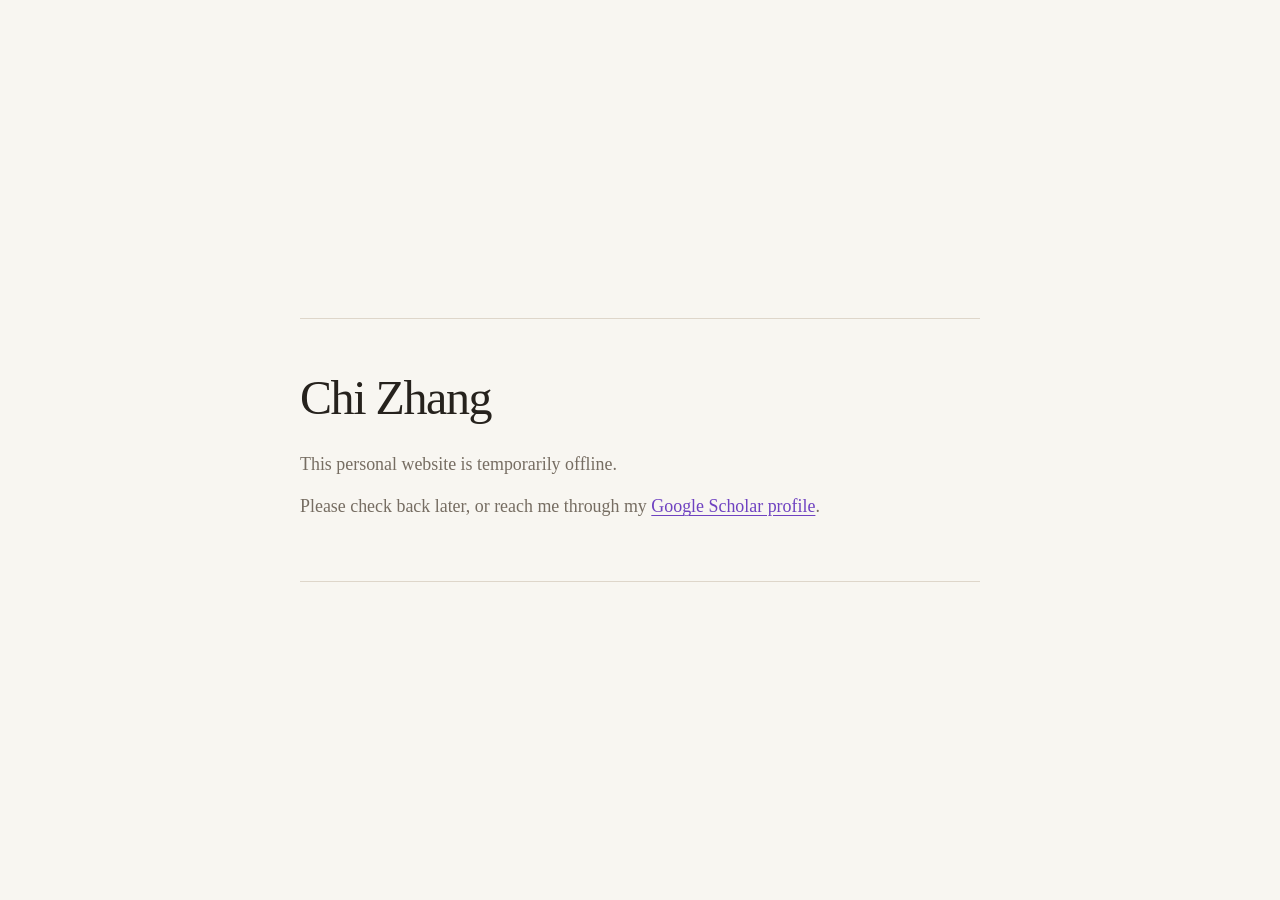
==== news/index.html @ 69dd1183 "Temporarily take homepage offline" ====
<!doctype html>
<html lang="en">
<head>
  <meta charset="utf-8">
  <meta name="viewport" content="width=device-width, initial-scale=1">
  <meta name="robots" content="noindex, nofollow">
  <title>Chi Zhang</title>
  <style>
    :root {
      color-scheme: light dark;
      --bg: #f8f6f1;
      --ink: #26221d;
      --muted: #766d62;
      --line: #ded6ca;
      --link: #6f42c1;
    }

    @media (prefers-color-scheme: dark) {
      :root {
        --bg: #171514;
        --ink: #f4efe7;
        --muted: #b8ad9f;
        --line: #37302a;
        --link: #b999ff;
      }
    }

    * {
      box-sizing: border-box;
    }

    body {
      margin: 0;
      min-height: 100vh;
      display: grid;
      place-items: center;
      background: var(--bg);
      color: var(--ink);
      font-family: ui-serif, Georgia, "Times New Roman", serif;
      line-height: 1.55;
    }

    main {
      width: min(680px, calc(100vw - 48px));
      border-top: 1px solid var(--line);
      border-bottom: 1px solid var(--line);
      padding: 42px 0 46px;
    }

    h1 {
      margin: 0 0 16px;
      font-size: clamp(2rem, 5vw, 3rem);
      font-weight: 500;
      letter-spacing: -0.03em;
    }

    p {
      margin: 0 0 14px;
      font-size: 1.12rem;
      color: var(--muted);
    }

    a {
      color: var(--link);
      text-decoration-thickness: 0.08em;
      text-underline-offset: 0.18em;
    }
  </style>
</head>
<body>
  <main>
    <h1>Chi Zhang</h1>
    <p>This personal website is temporarily offline.</p>
    <p>Please check back later, or reach me through my <a href="https://scholar.google.com/citations?user=5JMU5XkAAAAJ&hl=en">Google Scholar profile</a>.</p>
  </main>
</body>
</html>
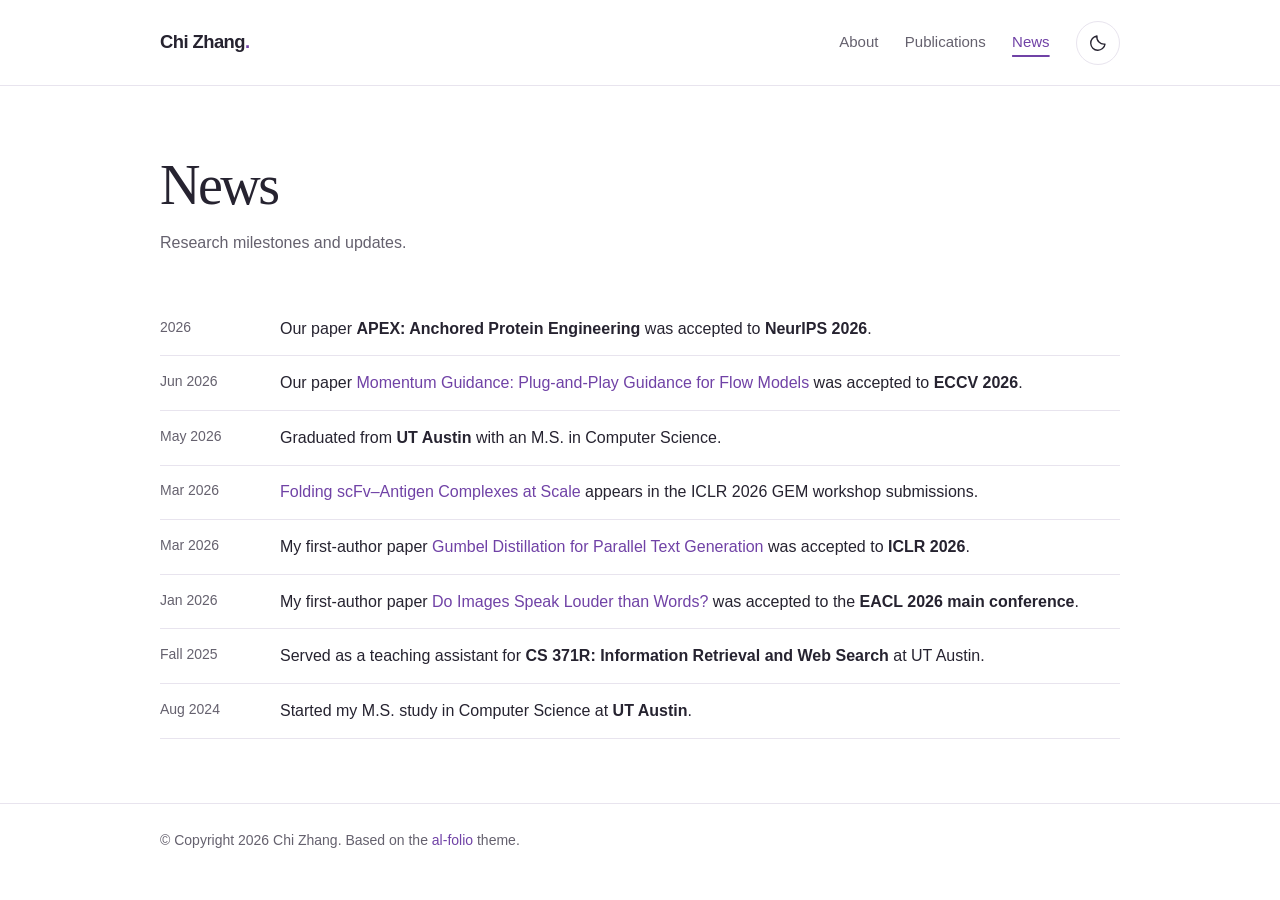
==== commit 1180f755: "Restore and polish academic website; announce APEX at NeurIPS 2026" ====
--- a/news/index.html
+++ b/news/index.html
@@ -1,77 +1,113 @@
-<!doctype html>
+<!DOCTYPE html>
 <html lang="en">
-<head>
-  <meta charset="utf-8">
-  <meta name="viewport" content="width=device-width, initial-scale=1">
-  <meta name="robots" content="noindex, nofollow">
-  <title>Chi Zhang</title>
-  <style>
-    :root {
-      color-scheme: light dark;
-      --bg: #f8f6f1;
-      --ink: #26221d;
-      --muted: #766d62;
-      --line: #ded6ca;
-      --link: #6f42c1;
-    }
+  <head>
+    <meta charset="UTF-8" />
+    <meta name="viewport" content="width=device-width, initial-scale=1, shrink-to-fit=no" />
+    <meta http-equiv="X-UA-Compatible" content="IE=edge" />
+    <title>news | Chi Zhang</title>
+    <meta name="description" content="News and updates for Chi Zhang." />
+    <meta name="color-scheme" content="light dark" />
+    <meta name="theme-color" content="#ffffff" />
+    <link rel="stylesheet" href="../assets/css/local-overrides.css" />
+    <script src="../assets/js/theme-toggle.js"></script>
+  </head>
+  <body class="fixed-top-nav">
+    <a class="skip-link" href="#main">Skip to content</a>
+    <header class="site-header">
+      <nav class="container site-nav" aria-label="Main navigation">
+        <a class="site-name" href="/">Chi Zhang<span class="name-accent">.</span></a>
+        <div class="nav-links"><a href="/">About</a>
+<a href="/publications/">Publications</a>
+<a href="/news/" aria-current="page">News</a>
 
-    @media (prefers-color-scheme: dark) {
-      :root {
-        --bg: #171514;
-        --ink: #f4efe7;
-        --muted: #b8ad9f;
-        --line: #37302a;
-        --link: #b999ff;
-      }
-    }
+          <button id="light-toggle" type="button" aria-label="Dark theme" aria-pressed="false" hidden>
+            <svg class="moon-icon" viewBox="0 0 24 24" width="20" height="20" aria-hidden="true"><path d="M20.4 13.3A8.6 8.6 0 0 1 10.7 3.6 8.6 8.6 0 1 0 20.4 13.3Z"/></svg>
+            <svg class="sun-icon" viewBox="0 0 24 24" width="20" height="20" aria-hidden="true"><circle cx="12" cy="12" r="4"/><path d="M12 2v2m0 16v2M2 12h2m16 0h2M5 5l1.5 1.5m11 11L19 19M5 19l1.5-1.5m11-11L19 5"/></svg>
+          </button>
+        </div>
+      </nav>
+    </header>
 
-    * {
-      box-sizing: border-box;
-    }
+    <main id="main" class="container main-content" tabindex="-1">
+      <div class="post">
+        <header class="post-header">
+          <h1 class="post-title">News</h1>
+          <p class="desc">Research milestones and updates.</p>
+        </header>
 
-    body {
-      margin: 0;
-      min-height: 100vh;
-      display: grid;
-      place-items: center;
-      background: var(--bg);
-      color: var(--ink);
-      font-family: ui-serif, Georgia, "Times New Roman", serif;
-      line-height: 1.55;
-    }
+        <article>
+          <div class="news">
+            <div class="table-responsive news-page-table">
+              <table class="table table-sm table-borderless">
+                <tr>
+                  <th scope="row" style="width: 20%">2026</th>
+                  <td>
+                    Our paper <strong>APEX: Anchored Protein Engineering</strong>
+                    was accepted to <strong>NeurIPS 2026</strong>.
+                  </td>
+                </tr>
+                <tr>
+                  <th scope="row" style="width: 20%">Jun 2026</th>
+                  <td>
+                    Our paper
+                    <a href="https://arxiv.org/abs/2602.20360" rel="external nofollow noopener" target="_blank">Momentum Guidance: Plug-and-Play Guidance for Flow Models</a>
+                    was accepted to <strong>ECCV 2026</strong>.
+                  </td>
+                </tr>
+                <tr>
+                  <th scope="row" style="width: 20%">May 2026</th>
+                  <td>
+                    Graduated from <strong>UT Austin</strong> with an M.S. in Computer Science.
+                  </td>
+                </tr>
+                <tr>
+                  <th scope="row" style="width: 20%">Mar 2026</th>
+                  <td>
+                    <a href="https://openreview.net/submissions?venue=ICLR.cc%2F2026%2FWorkshop%2FGEM" rel="external nofollow noopener" target="_blank">Folding scFv–Antigen Complexes at Scale</a>
+                    appears in the ICLR 2026 GEM workshop submissions.
+                  </td>
+                </tr>
+                <tr>
+                  <th scope="row" style="width: 20%">Mar 2026</th>
+                  <td>
+                    My first-author paper
+                    <a href="https://arxiv.org/abs/2603.22216" rel="external nofollow noopener" target="_blank">Gumbel Distillation for Parallel Text Generation</a>
+                    was accepted to <strong>ICLR 2026</strong>.
+                  </td>
+                </tr>
+                <tr>
+                  <th scope="row" style="width: 20%">Jan 2026</th>
+                  <td>
+                    My first-author paper
+                    <a href="https://arxiv.org/abs/2601.19202" rel="external nofollow noopener" target="_blank">Do Images Speak Louder than Words?</a>
+                    was accepted to the <strong>EACL 2026 main conference</strong>.
+                  </td>
+                </tr>
+                <tr>
+                  <th scope="row" style="width: 20%">Fall 2025</th>
+                  <td>
+                    Served as a teaching assistant for <strong>CS 371R: Information Retrieval and Web Search</strong> at UT Austin.
+                  </td>
+                </tr>
+                <tr>
+                  <th scope="row" style="width: 20%">Aug 2024</th>
+                  <td>
+                    Started my M.S. study in Computer Science at <strong>UT Austin</strong>.
+                  </td>
+                </tr>
+              </table>
+            </div>
+          </div>
+        </article>
+      </div>
+    </main>
 
-    main {
-      width: min(680px, calc(100vw - 48px));
-      border-top: 1px solid var(--line);
-      border-bottom: 1px solid var(--line);
-      padding: 42px 0 46px;
-    }
-
-    h1 {
-      margin: 0 0 16px;
-      font-size: clamp(2rem, 5vw, 3rem);
-      font-weight: 500;
-      letter-spacing: -0.03em;
-    }
-
-    p {
-      margin: 0 0 14px;
-      font-size: 1.12rem;
-      color: var(--muted);
-    }
-
-    a {
-      color: var(--link);
-      text-decoration-thickness: 0.08em;
-      text-underline-offset: 0.18em;
-    }
-  </style>
-</head>
-<body>
-  <main>
-    <h1>Chi Zhang</h1>
-    <p>This personal website is temporarily offline.</p>
-    <p>Please check back later, or reach me through my <a href="https://scholar.google.com/citations?user=5JMU5XkAAAAJ&hl=en">Google Scholar profile</a>.</p>
-  </main>
-</body>
+    <footer class="site-footer">
+      <div class="container mt-0">
+        © Copyright 2026 Chi Zhang. Based on the
+        <a href="https://github.com/alshedivat/al-folio" target="_blank" rel="external nofollow noopener">al-folio</a>
+        theme.
+      </div>
+    </footer>
+  </body>
 </html>
--- a/assets/css/local-overrides.css
+++ b/assets/css/local-overrides.css
@@ -0,0 +1,136 @@
+/* Shared, self-contained styling for the static academic homepage. */
+:root {
+  color-scheme: light;
+  --bg: #ffffff;
+  --ink: #262330;
+  --muted: #65616e;
+  --accent: #7042a6;
+  --hover: #50267f;
+  --line: #e8e4ee;
+  --soft: #f6f3fa;
+}
+:root[data-theme="dark"] {
+  color-scheme: dark;
+  --bg: #19171e;
+  --ink: #eeebf3;
+  --muted: #b4afbf;
+  --accent: #c5a1f0;
+  --hover: #e0c5ff;
+  --line: #37313f;
+  --soft: #25212d;
+}
+@media (prefers-color-scheme: dark) {
+  :root:not([data-theme="light"]) {
+    color-scheme: dark;
+    --bg: #19171e;
+    --ink: #eeebf3;
+    --muted: #b4afbf;
+    --accent: #c5a1f0;
+    --hover: #e0c5ff;
+    --line: #37313f;
+    --soft: #25212d;
+  }
+}
+* { box-sizing: border-box; }
+body { margin: 0; background: var(--bg); color: var(--ink); font-family: -apple-system, BlinkMacSystemFont, "Segoe UI", sans-serif; font-size: 1rem; line-height: 1.75; -webkit-font-smoothing: antialiased; }
+a { color: var(--accent); text-decoration: none; text-underline-offset: .2em; }
+a:hover { color: var(--hover); text-decoration: underline; }
+a:focus-visible, button:focus-visible { outline: 3px solid var(--accent); outline-offset: 5px; border-radius: 2px; }
+button { font: inherit; }
+[hidden] { display: none !important; }
+.container { width: min(100% - 3rem, 960px); margin-inline: auto; }
+.site-header { border-bottom: 1px solid var(--line); }
+.site-nav { min-height: 85px; display: flex; justify-content: space-between; align-items: center; gap: 1.5rem; }
+.site-name { font-size: 1.15rem; font-weight: 650; color: var(--ink); letter-spacing: -.03em; }
+.name-accent { color: var(--accent); }
+.nav-links { display: flex; align-items: center; gap: 1.65rem; }
+.nav-links > a { font-size: .9375rem; color: var(--muted); padding-block: .6rem; }
+.nav-links a[aria-current] { color: var(--accent); text-decoration: underline; text-decoration-thickness: 2px; text-underline-offset: .55em; }
+#light-toggle { width: 44px; height: 44px; display: grid; place-items: center; background: transparent; border: 1px solid var(--line); border-radius: 50%; color: var(--ink); cursor: pointer; }
+#light-toggle:hover { background: var(--soft); border-color: var(--accent); }
+#light-toggle svg { fill: none; stroke: currentColor; stroke-width: 1.6; stroke-linecap: round; stroke-linejoin: round; }
+.sun-icon, [data-theme="dark"] .moon-icon { display: none; }
+[data-theme="dark"] .sun-icon { display: block; }
+.main-content { padding-top: 4.25rem; padding-bottom: 3rem; outline: none; }
+h1, h2, h3, p, figure { margin: 0; }
+p { margin-bottom: 1.1rem; }
+h1 { font-family: Georgia, "Times New Roman", serif; font-size: clamp(2.75rem, 6vw, 3.5rem); font-weight: 400; letter-spacing: -.045em; line-height: 1.14; margin-bottom: .7rem; }
+h2 { font-size: 1.5rem; font-weight: 550; letter-spacing: -.025em; line-height: 1.3; }
+.post-header { margin-bottom: 2.8rem; }
+.desc { color: var(--muted); font-size: 1rem; margin: 0; }
+.page-intro { display: grid; grid-template-columns: 1fr 190px; gap: 3.5rem; align-items: center; margin-bottom: 2.5rem; }
+.page-intro .post-header { margin-bottom: 1.4rem; }
+.intro-lead { font-size: 1.125rem; line-height: 1.7; max-width: 37rem; margin-bottom: 1.3rem; }
+.intro-profile img { display: block; width: 100%; height: auto; border-radius: 8px; }
+.social-top { display: flex; flex-direction: column; gap: .5rem; }
+.contact-icons { display: flex; gap: 1.1rem; flex-wrap: wrap; font-size: .9375rem; }
+.contact-note { font-size: .9375rem; }
+.contact-note a { color: var(--muted); }
+.bio-copy p { max-width: 58rem; }
+.bio-copy ul { list-style: none; padding: 1rem 1.5rem; margin: 1.5rem 0; background: var(--soft); border-left: 2px solid var(--accent); border-radius: 0 5px 5px 0; }
+.bio-copy li { padding: .4rem 0; }
+strong { font-weight: 600; }
+.section-heading { display: flex; justify-content: space-between; align-items: baseline; gap: 1.25rem; padding-top: 2.6rem; margin: 0 0 1.35rem; }
+.section-heading > a { font-size: .9375rem; flex-shrink: 0; }
+.table { width: 100%; border-collapse: collapse; text-align: left; }
+.table th, .table td { padding: .8rem 0; vertical-align: top; border-bottom: 1px solid var(--line); }
+.table th { width: 7.5rem !important; padding-right: 1.5rem; white-space: nowrap; color: var(--muted); font-size: .875rem; font-weight: 450; }
+.publication-note { color: var(--muted); font-size: .875rem; margin: 0 0 1.25rem; }
+ol.bibliography { list-style: none; margin: 0; padding: 0; }
+ol.bibliography > li { padding: 1.6rem 0; border-bottom: 1px solid var(--line); }
+ol.bibliography > li:first-child { padding-top: .5rem; }
+.publications .row { display: grid; grid-template-columns: 170px minmax(0, 1fr); gap: 1.6rem; align-items: start; }
+.publications figure { width: 100%; background: #fff; border: 1px solid var(--line); border-radius: 5px; padding: .35rem; }
+.publications img { display: block; width: 100%; height: auto; aspect-ratio: 1.5; object-fit: contain; }
+.title { font-size: 1.0625rem; font-weight: 600; line-height: 1.5; margin-bottom: .45rem; letter-spacing: -.01em; }
+.author { color: var(--muted); font-size: .9375rem; line-height: 1.6; margin-bottom: .4rem; }
+.author strong { color: var(--ink); }
+.periodical { font-size: .875rem; color: var(--accent); line-height: 1.6; margin-bottom: .65rem; }
+.periodical em { font-style: normal; font-weight: 550; }
+.links { display: flex; flex-wrap: wrap; gap: .5rem; }
+.links a { display: inline-flex; align-items: center; padding: .2rem .7rem; min-height: 34px; border: 1px solid var(--line); border-radius: 4px; font-size: .875rem; }
+.links a:hover { background: var(--soft); border-color: var(--accent); text-decoration: none; }
+h2.bibliography { font-family: Georgia, "Times New Roman", serif; font-size: 1.7rem; margin: 2.5rem 0 1.4rem; font-weight: 400; }
+.publications > h2.bibliography:first-of-type { margin-top: 1.5rem; }
+.site-footer { margin-top: 1rem; padding: 1.5rem 0 2rem; border-top: 1px solid var(--line); font-size: .875rem; color: var(--muted); }
+.sr-only { position: absolute; width: 1px; height: 1px; padding: 0; margin: -1px; overflow: hidden; clip-path: inset(50%); white-space: nowrap; border: 0; }
+.skip-link { position: fixed; top: .5rem; left: 1rem; transform: translateY(-200%); padding: .5rem 1rem; z-index: 10; background: var(--bg); border: 2px solid var(--accent); }
+.skip-link:focus { transform: translateY(0); }
+@media (max-width: 650px) {
+  .container { width: min(100% - 2.5rem, 960px); }
+  .site-nav { min-height: 76px; gap: .7rem; }
+  .nav-links { gap: .9rem; }
+  .nav-links > a { font-size: .875rem; }
+  .site-name { font-size: 1rem; white-space: nowrap; }
+  #light-toggle { width: 38px; height: 38px; }
+  .main-content { padding-top: 2.5rem; }
+  .page-intro { grid-template-columns: minmax(0, 1fr) 120px; gap: 1.5rem; align-items: start; }
+  .intro-lead, .social-top { grid-column: 1 / -1; }
+  .page-intro-copy { display: contents; }
+  .page-intro .post-header { margin-bottom: 0; align-self: center; }
+  .intro-profile { grid-column: 2; grid-row: 1; }
+  .intro-lead { margin: 0; }
+  .page-intro h1 { font-size: 2.7rem; }
+  .desc { font-size: .9375rem; }
+  .bio-copy ul { padding: .7rem 1rem; }
+  .publications .row { grid-template-columns: 110px minmax(0, 1fr); gap: 1rem; }
+  .section-heading { padding-top: 2rem; }
+  .section-heading h2 { font-size: 1.3rem; }
+  .table th { width: 6rem !important; padding-right: .8rem; }
+}
+@media (max-width: 420px) {
+  .site-nav { flex-wrap: wrap; justify-content: center; gap: 0; padding-block: .65rem; }
+  .site-name { width: 100%; text-align: center; }
+  .nav-links { gap: 1.25rem; }
+  .page-intro { grid-template-columns: minmax(0, 1fr) 95px; gap: 1.2rem; }
+  .page-intro h1 { font-size: 2.25rem; }
+  .publications .row { grid-template-columns: 1fr; }
+  .publications .col-sm-2 { max-width: 180px; }
+}
+@media print {
+  :root { --bg: white; --ink: black; --muted: #444; --accent: #50267f; --line: #ddd; --soft: #fafafa; color-scheme: light; }
+  .site-header, .skip-link { display: none; }
+  .main-content { padding-top: 0; }
+  .publications li, .news tr { break-inside: avoid; }
+}
+.contribution { display: inline-block; color: var(--muted); margin-left: .65rem; font-size: .875rem; }
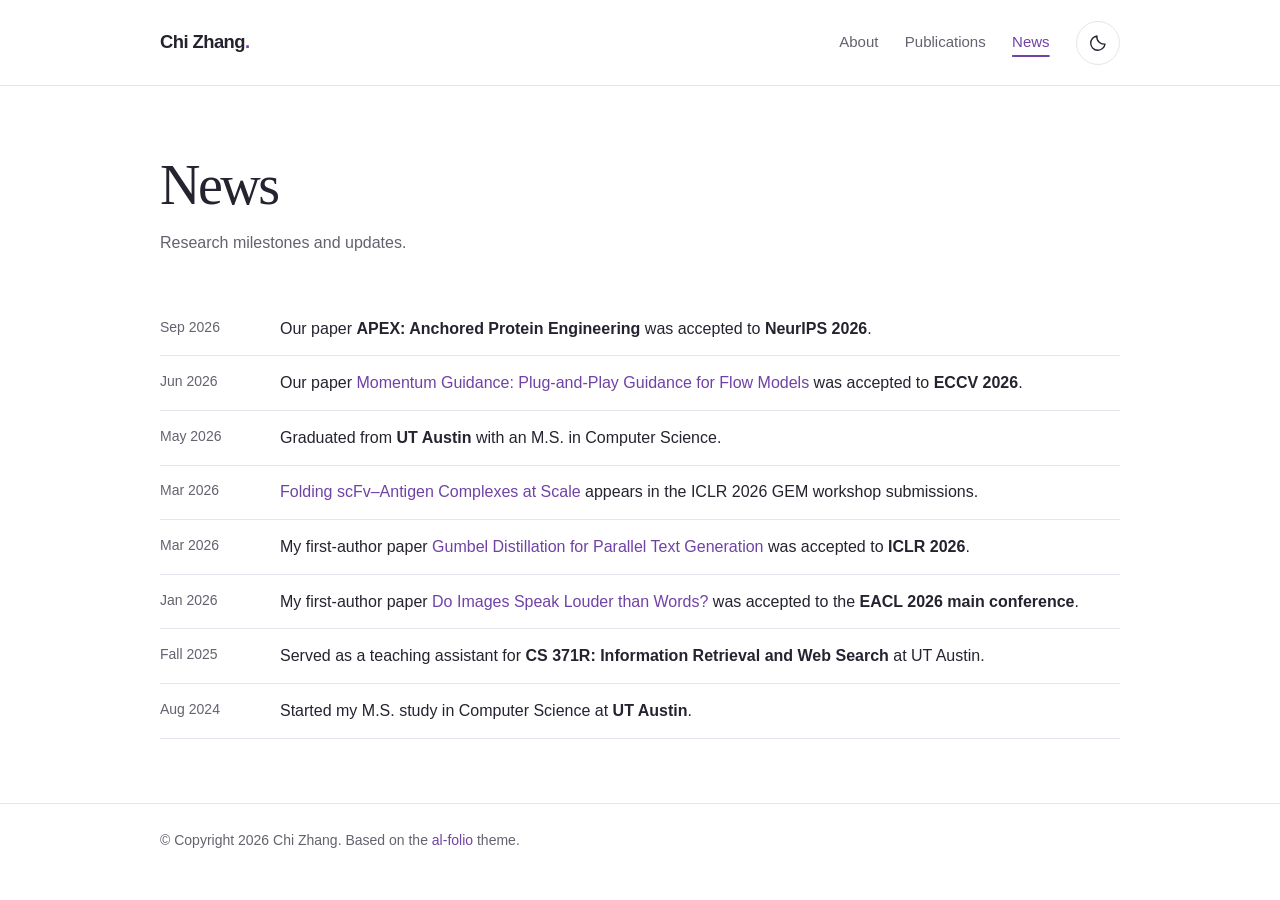
==== commit 4f8ca6f4: "Date APEX acceptance announcement September 2026" ====
--- a/news/index.html
+++ b/news/index.html
@@ -40,7 +40,7 @@
             <div class="table-responsive news-page-table">
               <table class="table table-sm table-borderless">
                 <tr>
-                  <th scope="row" style="width: 20%">2026</th>
+                  <th scope="row" style="width: 20%">Sep 2026</th>
                   <td>
                     Our paper <strong>APEX: Anchored Protein Engineering</strong>
                     was accepted to <strong>NeurIPS 2026</strong>.
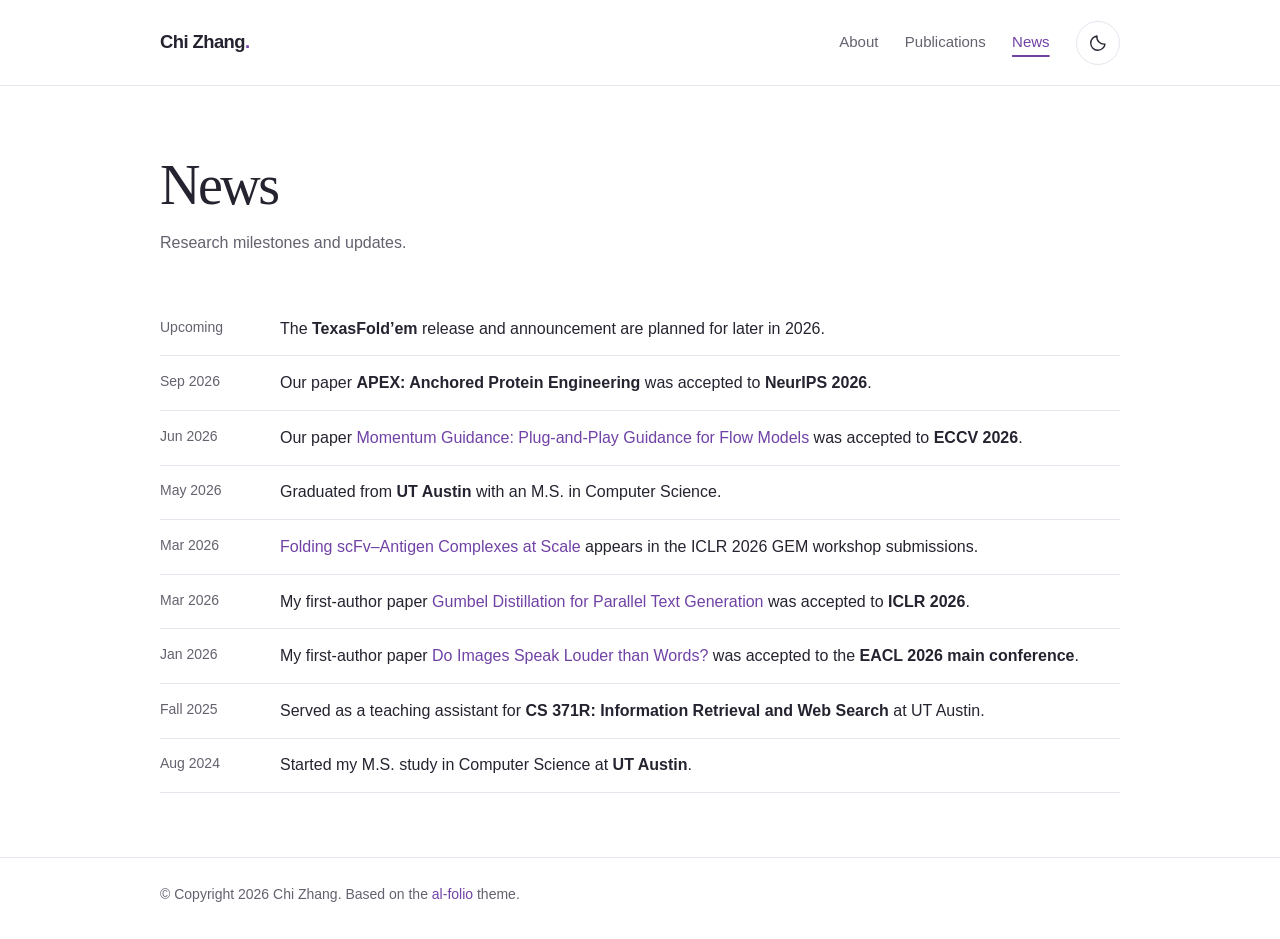
==== commit ceacf362: "Add upcoming TexasFold’em release announcement" ====
--- a/news/index.html
+++ b/news/index.html
@@ -39,6 +39,12 @@
           <div class="news">
             <div class="table-responsive news-page-table">
               <table class="table table-sm table-borderless">
+                <tr>
+                  <th scope="row" style="width: 20%">Upcoming</th>
+                  <td>
+                    The <strong>TexasFold’em</strong> release and announcement are planned for later in 2026.
+                  </td>
+                </tr>
                 <tr>
                   <th scope="row" style="width: 20%">Sep 2026</th>
                   <td>
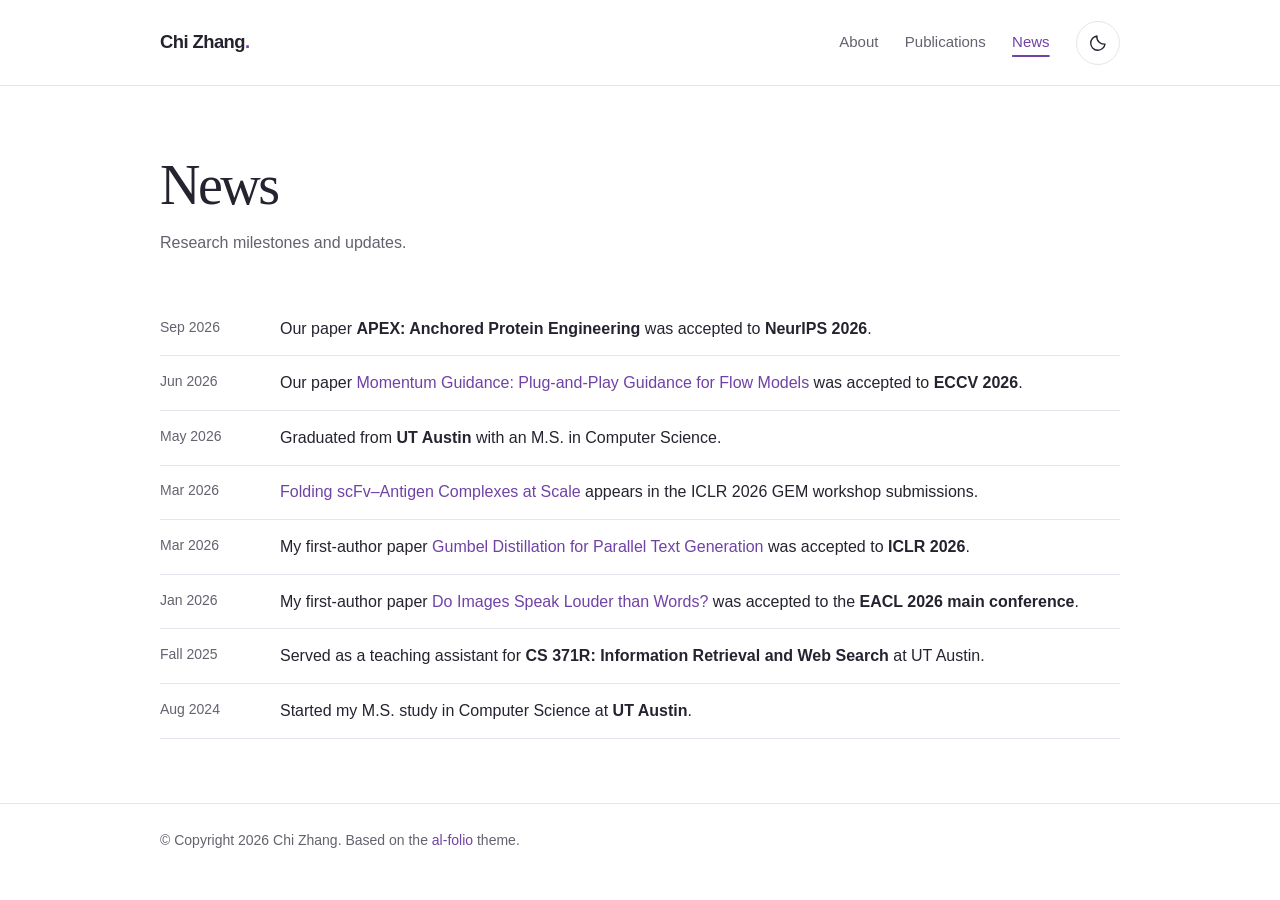
==== commit 9f7442c9: "Revert "Add upcoming TexasFold’em release announcement" This reverts commit ceacf36235d113d57d0f1778" ====
--- a/news/index.html
+++ b/news/index.html
@@ -39,12 +39,6 @@
           <div class="news">
             <div class="table-responsive news-page-table">
               <table class="table table-sm table-borderless">
-                <tr>
-                  <th scope="row" style="width: 20%">Upcoming</th>
-                  <td>
-                    The <strong>TexasFold’em</strong> release and announcement are planned for later in 2026.
-                  </td>
-                </tr>
                 <tr>
                   <th scope="row" style="width: 20%">Sep 2026</th>
                   <td>
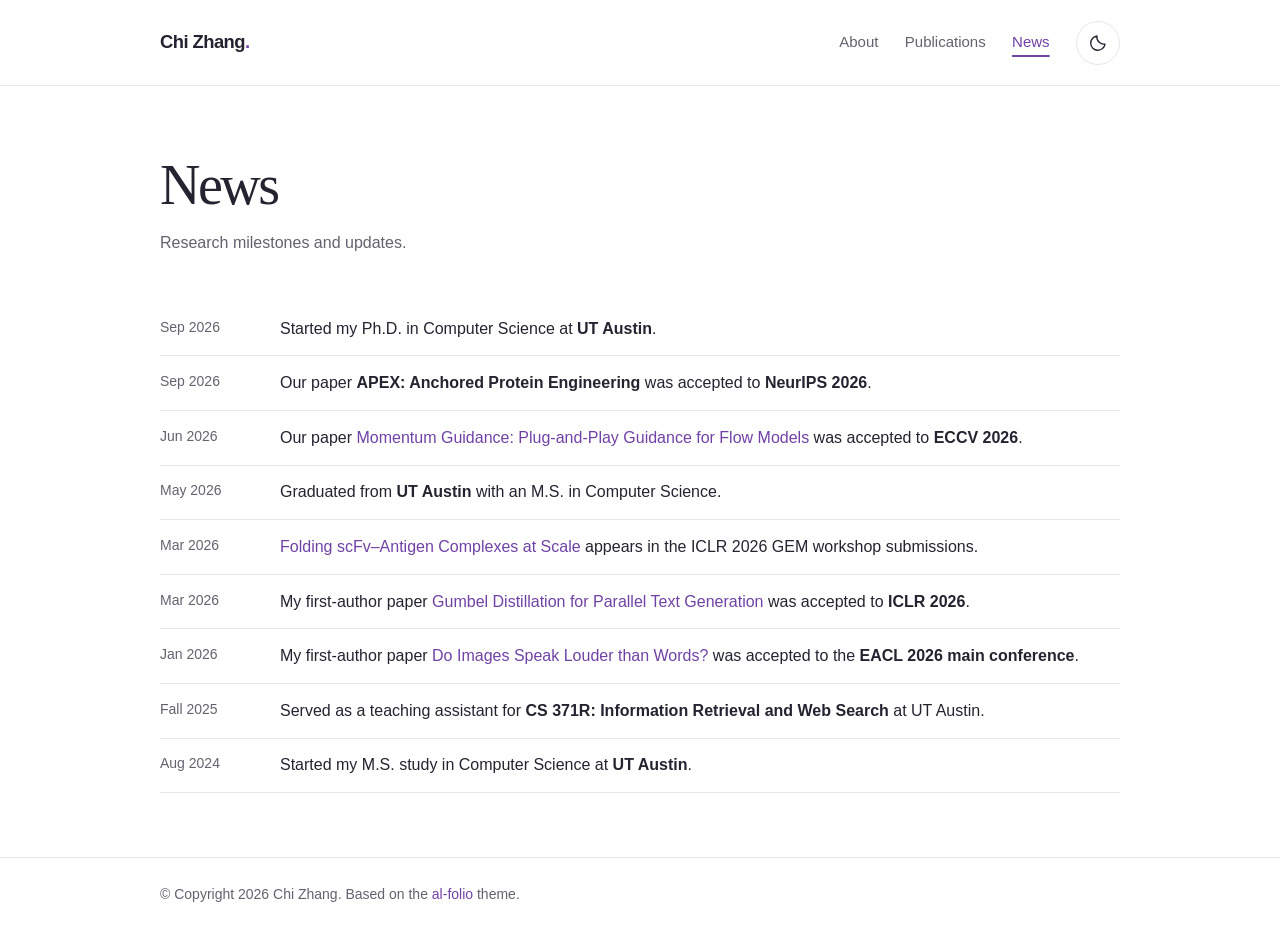
==== commit 0ec5bd78: "Announce Ph.D. start at UT Austin in September 2026" ====
--- a/news/index.html
+++ b/news/index.html
@@ -39,6 +39,12 @@
           <div class="news">
             <div class="table-responsive news-page-table">
               <table class="table table-sm table-borderless">
+                <tr>
+                  <th scope="row" style="width: 20%">Sep 2026</th>
+                  <td>
+                    Started my Ph.D. in Computer Science at <strong>UT Austin</strong>.
+                  </td>
+                </tr>
                 <tr>
                   <th scope="row" style="width: 20%">Sep 2026</th>
                   <td>
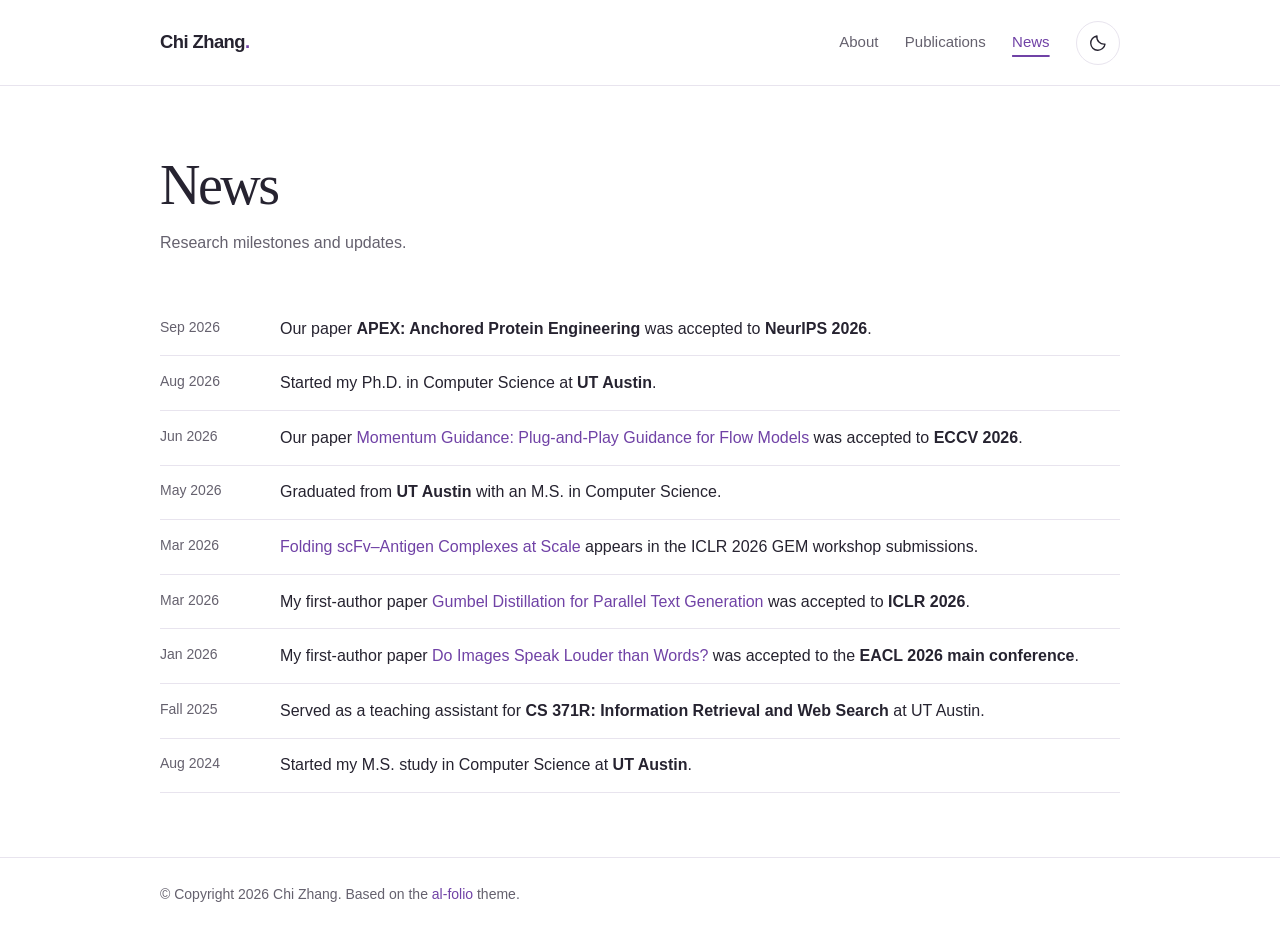
==== commit 4d5cb1d5: "Correct Ph.D. start date to August 2026" ====
--- a/news/index.html
+++ b/news/index.html
@@ -42,14 +42,14 @@
                 <tr>
                   <th scope="row" style="width: 20%">Sep 2026</th>
                   <td>
-                    Started my Ph.D. in Computer Science at <strong>UT Austin</strong>.
+                    Our paper <strong>APEX: Anchored Protein Engineering</strong>
+                    was accepted to <strong>NeurIPS 2026</strong>.
                   </td>
                 </tr>
                 <tr>
-                  <th scope="row" style="width: 20%">Sep 2026</th>
+                  <th scope="row" style="width: 20%">Aug 2026</th>
                   <td>
-                    Our paper <strong>APEX: Anchored Protein Engineering</strong>
-                    was accepted to <strong>NeurIPS 2026</strong>.
+                    Started my Ph.D. in Computer Science at <strong>UT Austin</strong>.
                   </td>
                 </tr>
                 <tr>
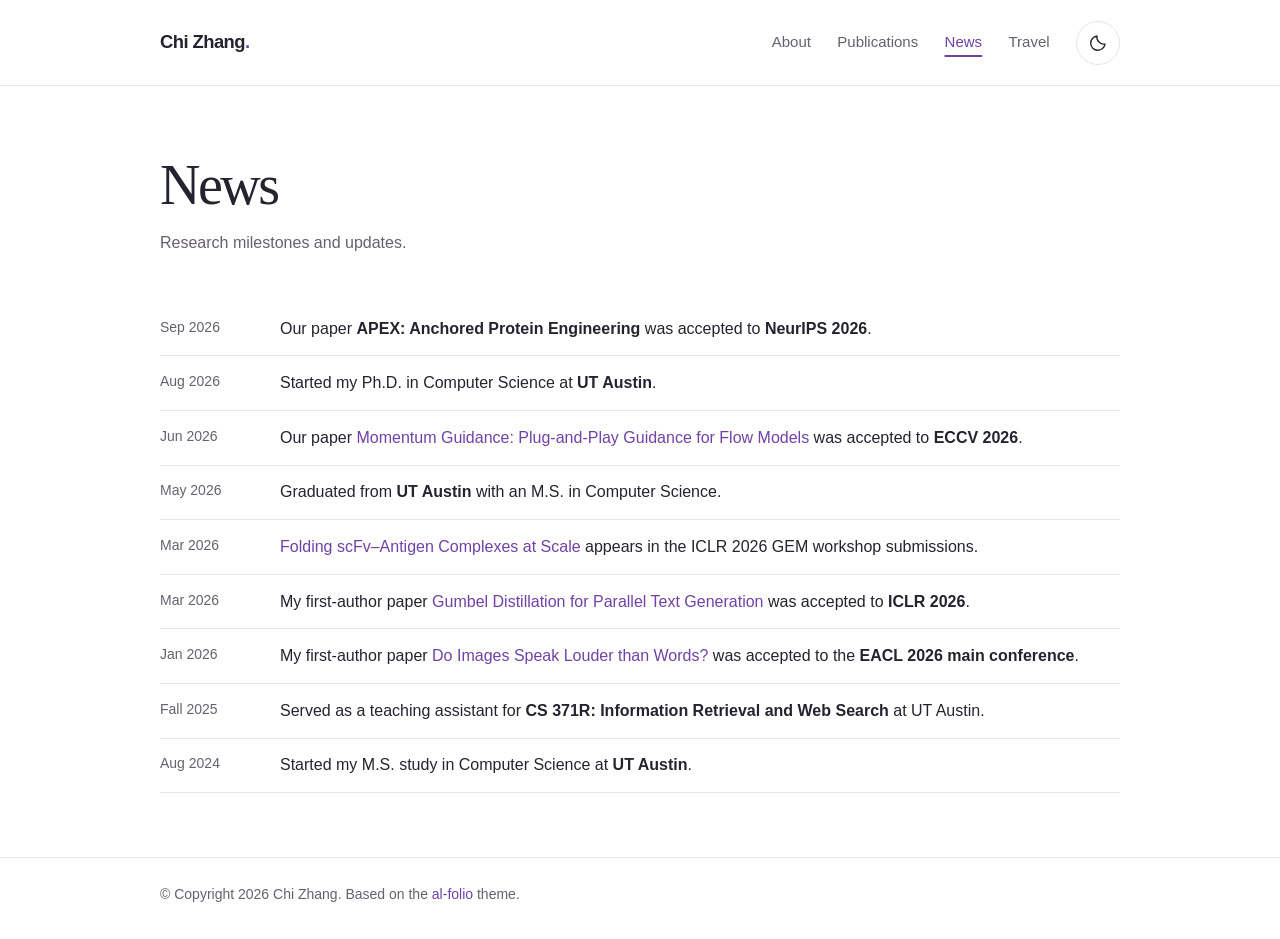
==== commit 0f7fa6de: "Add travel map with visited places and future trips" ====
--- a/news/index.html
+++ b/news/index.html
@@ -19,6 +19,7 @@
         <div class="nav-links"><a href="/">About</a>
 <a href="/publications/">Publications</a>
 <a href="/news/" aria-current="page">News</a>
+<a href="/travel/">Travel</a>
 
           <button id="light-toggle" type="button" aria-label="Dark theme" aria-pressed="false" hidden>
             <svg class="moon-icon" viewBox="0 0 24 24" width="20" height="20" aria-hidden="true"><path d="M20.4 13.3A8.6 8.6 0 0 1 10.7 3.6 8.6 8.6 0 1 0 20.4 13.3Z"/></svg>
--- a/assets/css/local-overrides.css
+++ b/assets/css/local-overrides.css
@@ -134,3 +134,10 @@
   .publications li, .news tr { break-inside: avoid; }
 }
 .contribution { display: inline-block; color: var(--muted); margin-left: .65rem; font-size: .875rem; }
+
+/* Keep the expanded navigation comfortable on narrow screens. */
+@media (max-width: 650px) {
+  .site-nav { flex-wrap: wrap; justify-content: center; gap: 0; padding-block: .65rem; }
+  .site-name { width: 100%; text-align: center; }
+  .nav-links { gap: .65rem; }
+}
